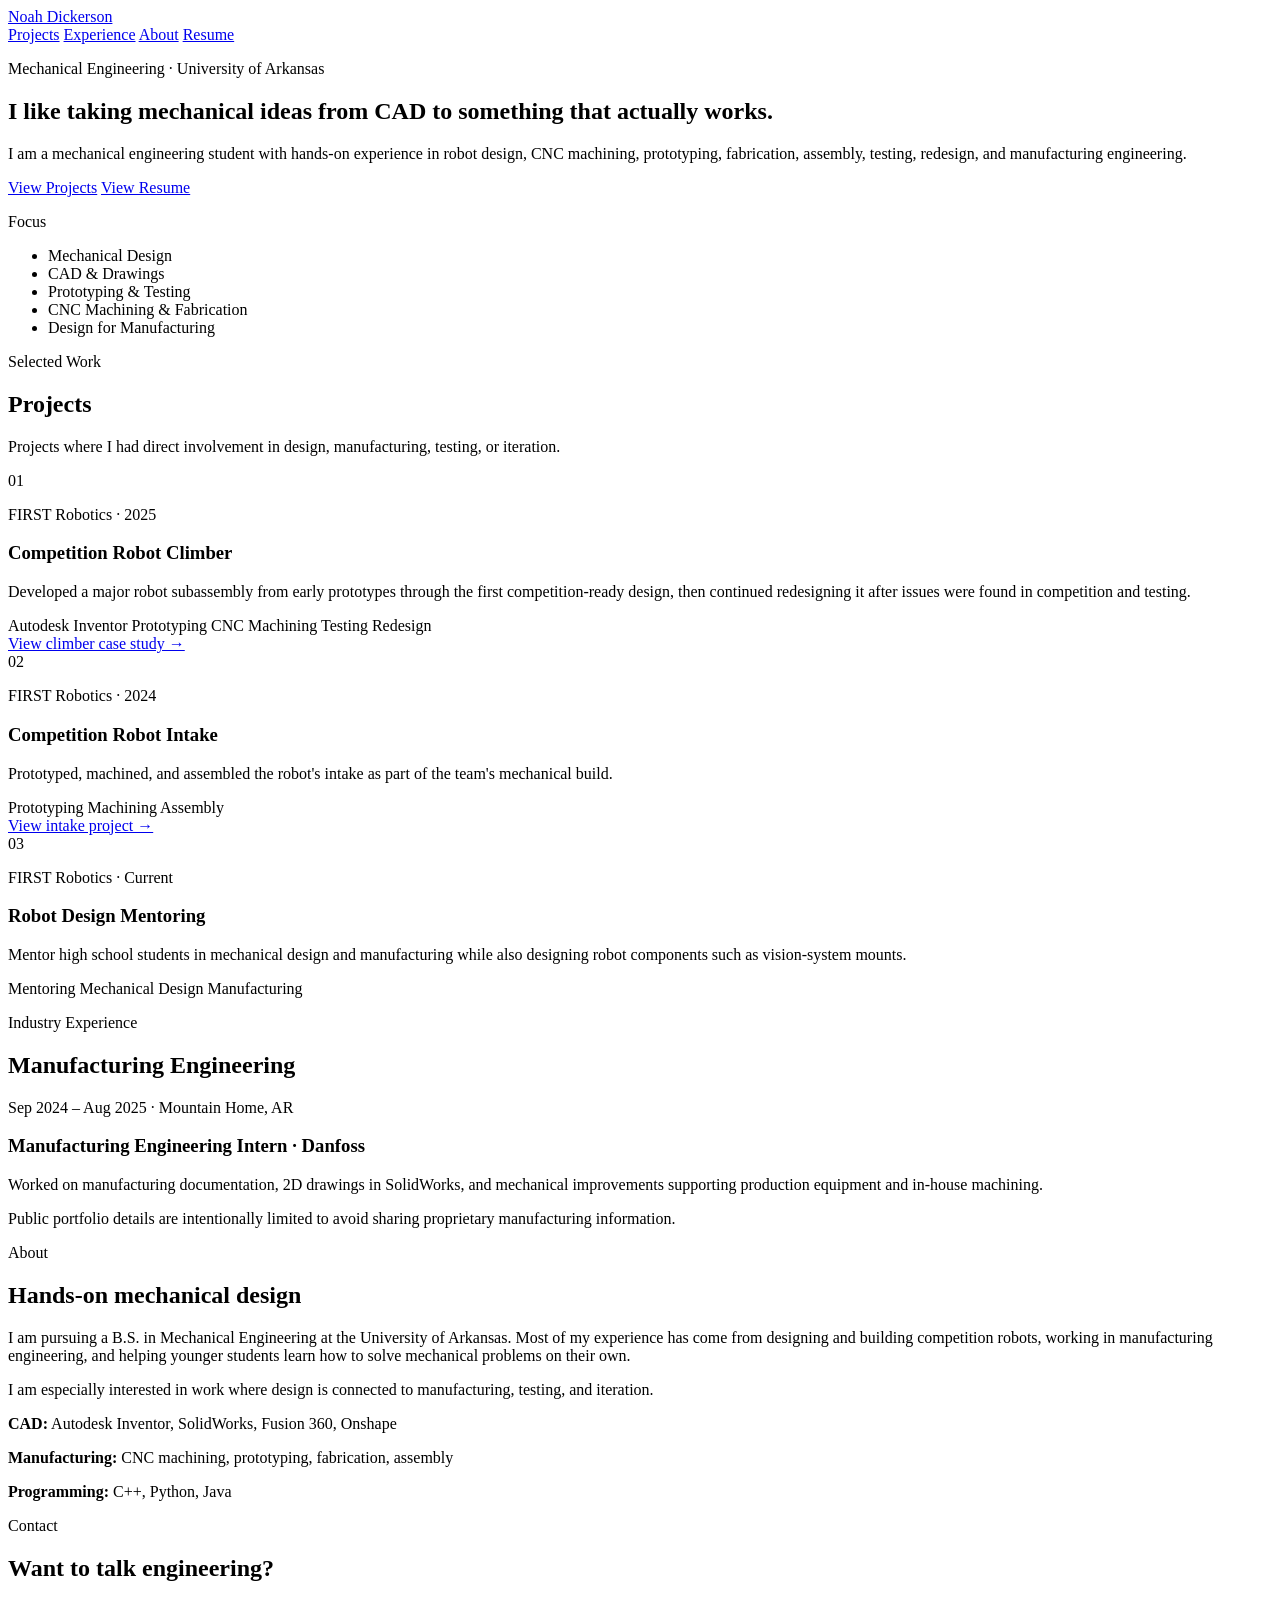
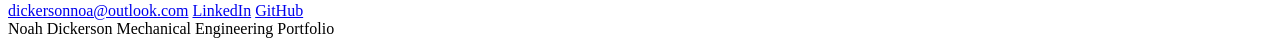
==== index.html @ db8c765a "Build portfolio homepage" ====
<!DOCTYPE html>
<html lang="en">
<head>
  <meta charset="UTF-8">
  <meta name="viewport" content="width=device-width, initial-scale=1.0">
  <meta name="description" content="Mechanical engineering portfolio for Noah Dickerson, featuring mechanical design, robotics, CAD, prototyping, machining, testing, and manufacturing work.">
  <title>Noah Dickerson | Mechanical Engineering Portfolio</title>
  <link rel="stylesheet" href="styles.css">
</head>
<body>
  <header class="site-header">
    <div class="container nav-wrap">
      <a class="brand" href="#top">Noah Dickerson</a>
      <nav aria-label="Primary navigation">
        <a href="#projects">Projects</a>
        <a href="#experience">Experience</a>
        <a href="#about">About</a>
        <a href="resume.pdf">Resume</a>
      </nav>
    </div>
  </header>

  <main id="top">
    <section class="hero">
      <div class="container hero-grid">
        <div>
          <p class="eyebrow">Mechanical Engineering · University of Arkansas</p>
          <h1>I like taking mechanical ideas from CAD to something that actually works.</h1>
          <p class="hero-copy">
            I am a mechanical engineering student with hands-on experience in robot design,
            CNC machining, prototyping, fabrication, assembly, testing, redesign, and manufacturing engineering.
          </p>
          <div class="hero-actions">
            <a class="button primary" href="#projects">View Projects</a>
            <a class="button secondary" href="resume.pdf">View Resume</a>
          </div>
        </div>

        <aside class="hero-card" aria-label="Focus areas">
          <p class="card-label">Focus</p>
          <ul class="clean-list">
            <li>Mechanical Design</li>
            <li>CAD & Drawings</li>
            <li>Prototyping & Testing</li>
            <li>CNC Machining & Fabrication</li>
            <li>Design for Manufacturing</li>
          </ul>
        </aside>
      </div>
    </section>

    <section id="projects" class="section">
      <div class="container">
        <div class="section-heading">
          <p class="eyebrow">Selected Work</p>
          <h2>Projects</h2>
          <p>Projects where I had direct involvement in design, manufacturing, testing, or iteration.</p>
        </div>

        <div class="project-grid">
          <article class="project-card featured">
            <div class="project-number">01</div>
            <div>
              <p class="project-kicker">FIRST Robotics · 2025</p>
              <h3>Competition Robot Climber</h3>
              <p>
                Developed a major robot subassembly from early prototypes through the first competition-ready
                design, then continued redesigning it after issues were found in competition and testing.
              </p>
              <div class="tag-row">
                <span>Autodesk Inventor</span>
                <span>Prototyping</span>
                <span>CNC Machining</span>
                <span>Testing</span>
                <span>Redesign</span>
              </div>
              <a class="text-link" href="projects/climber.html">View climber case study →</a>
            </div>
          </article>

          <article class="project-card">
            <div class="project-number">02</div>
            <div>
              <p class="project-kicker">FIRST Robotics · 2024</p>
              <h3>Competition Robot Intake</h3>
              <p>
                Prototyped, machined, and assembled the robot's intake as part of the team's mechanical build.
              </p>
              <div class="tag-row">
                <span>Prototyping</span>
                <span>Machining</span>
                <span>Assembly</span>
              </div>
              <a class="text-link" href="projects/intake.html">View intake project →</a>
            </div>
          </article>

          <article class="project-card">
            <div class="project-number">03</div>
            <div>
              <p class="project-kicker">FIRST Robotics · Current</p>
              <h3>Robot Design Mentoring</h3>
              <p>
                Mentor high school students in mechanical design and manufacturing while also designing robot
                components such as vision-system mounts.
              </p>
              <div class="tag-row">
                <span>Mentoring</span>
                <span>Mechanical Design</span>
                <span>Manufacturing</span>
              </div>
            </div>
          </article>
        </div>
      </div>
    </section>

    <section id="experience" class="section alt">
      <div class="container">
        <div class="section-heading">
          <p class="eyebrow">Industry Experience</p>
          <h2>Manufacturing Engineering</h2>
        </div>

        <div class="experience-card">
          <div>
            <p class="project-kicker">Sep 2024 – Aug 2025 · Mountain Home, AR</p>
            <h3>Manufacturing Engineering Intern · Danfoss</h3>
          </div>
          <div class="experience-copy">
            <p>
              Worked on manufacturing documentation, 2D drawings in SolidWorks, and mechanical improvements
              supporting production equipment and in-house machining.
            </p>
            <p class="muted">
              Public portfolio details are intentionally limited to avoid sharing proprietary manufacturing information.
            </p>
          </div>
        </div>
      </div>
    </section>

    <section id="about" class="section">
      <div class="container about-grid">
        <div>
          <p class="eyebrow">About</p>
          <h2>Hands-on mechanical design</h2>
        </div>
        <div>
          <p>
            I am pursuing a B.S. in Mechanical Engineering at the University of Arkansas. Most of my experience
            has come from designing and building competition robots, working in manufacturing engineering,
            and helping younger students learn how to solve mechanical problems on their own.
          </p>
          <p>
            I am especially interested in work where design is connected to manufacturing, testing, and iteration.
          </p>

          <div class="skills">
            <p><strong>CAD:</strong> Autodesk Inventor, SolidWorks, Fusion 360, Onshape</p>
            <p><strong>Manufacturing:</strong> CNC machining, prototyping, fabrication, assembly</p>
            <p><strong>Programming:</strong> C++, Python, Java</p>
          </div>
        </div>
      </div>
    </section>

    <section class="contact-strip">
      <div class="container contact-inner">
        <div>
          <p class="eyebrow">Contact</p>
          <h2>Want to talk engineering?</h2>
        </div>
        <div class="contact-links">
          <a href="mailto:dickersonnoa@outlook.com">dickersonnoa@outlook.com</a>
          <a href="https://www.linkedin.com/in/dickerson-noah/">LinkedIn</a>
          <a href="https://github.com/dickersonnoa">GitHub</a>
        </div>
      </div>
    </section>
  </main>

  <footer>
    <div class="container footer-inner">
      <span>Noah Dickerson</span>
      <span>Mechanical Engineering Portfolio</span>
    </div>
  </footer>
</body>
</html>
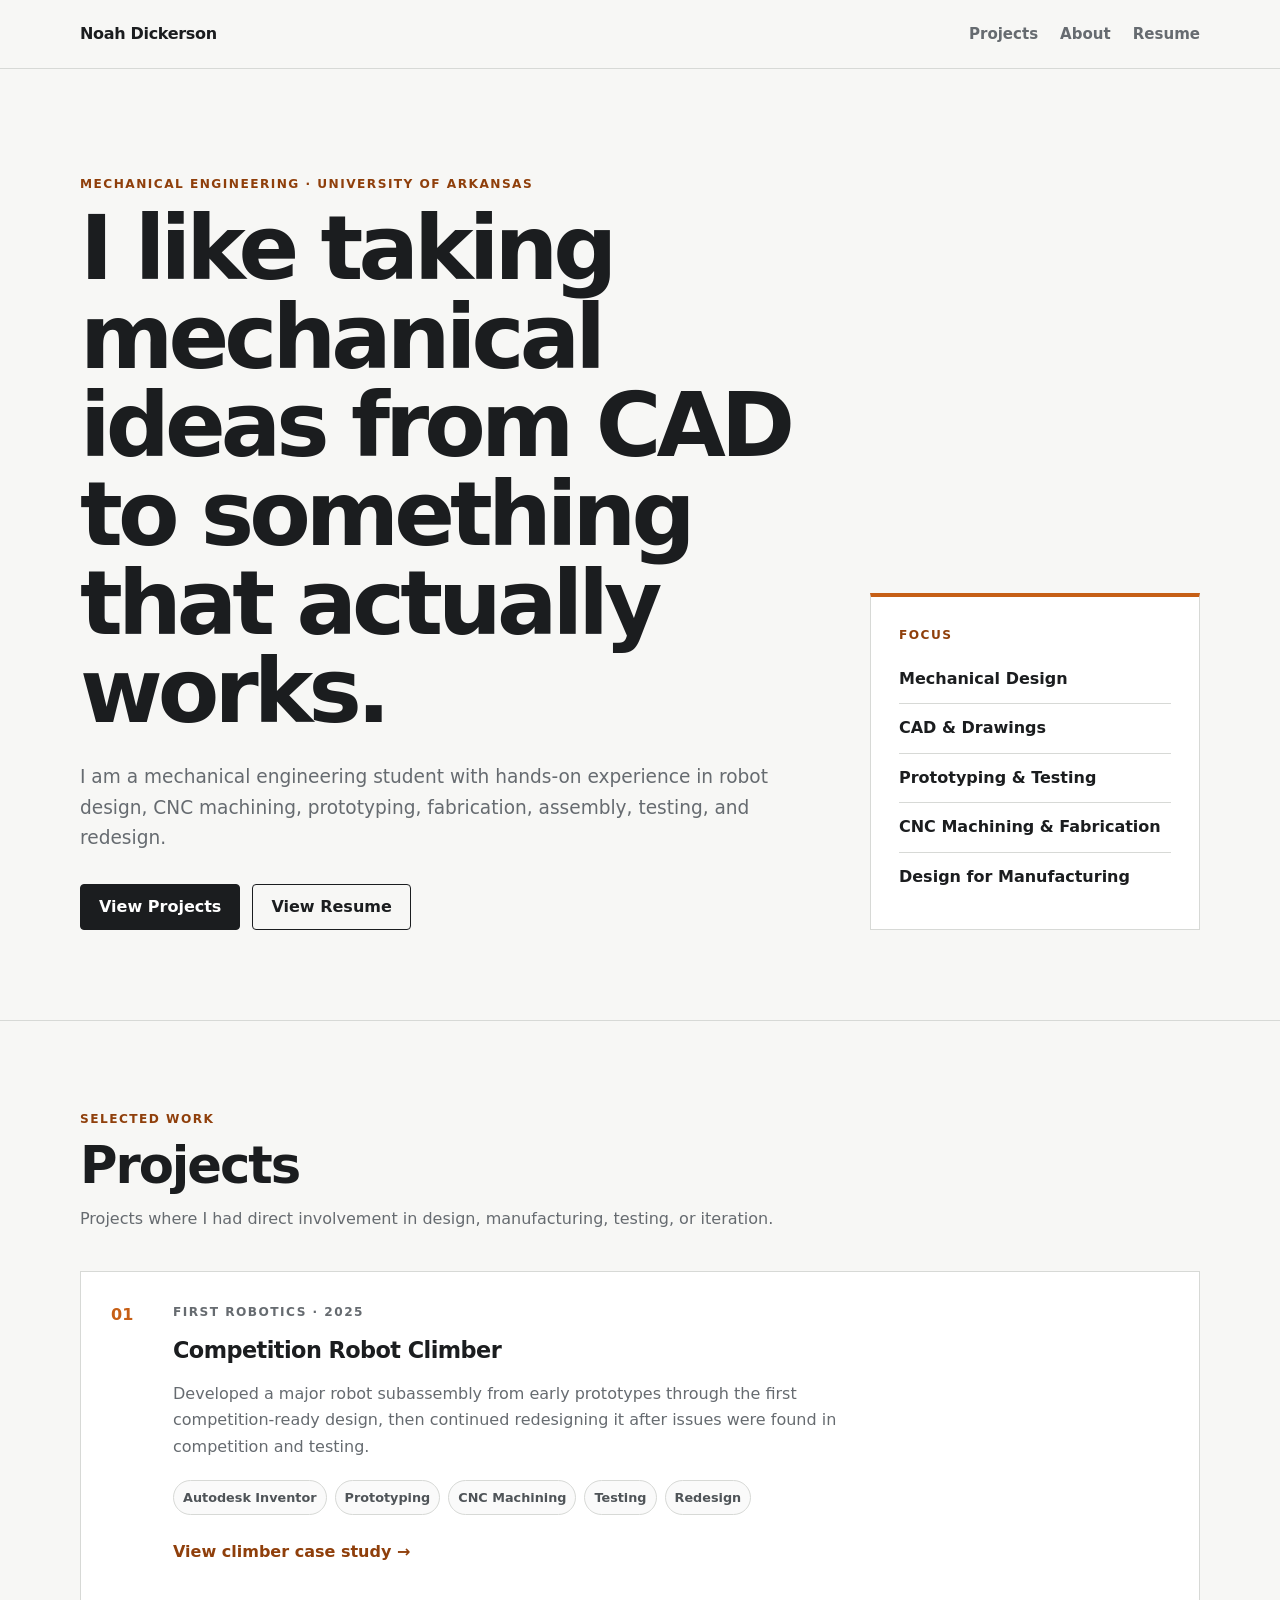
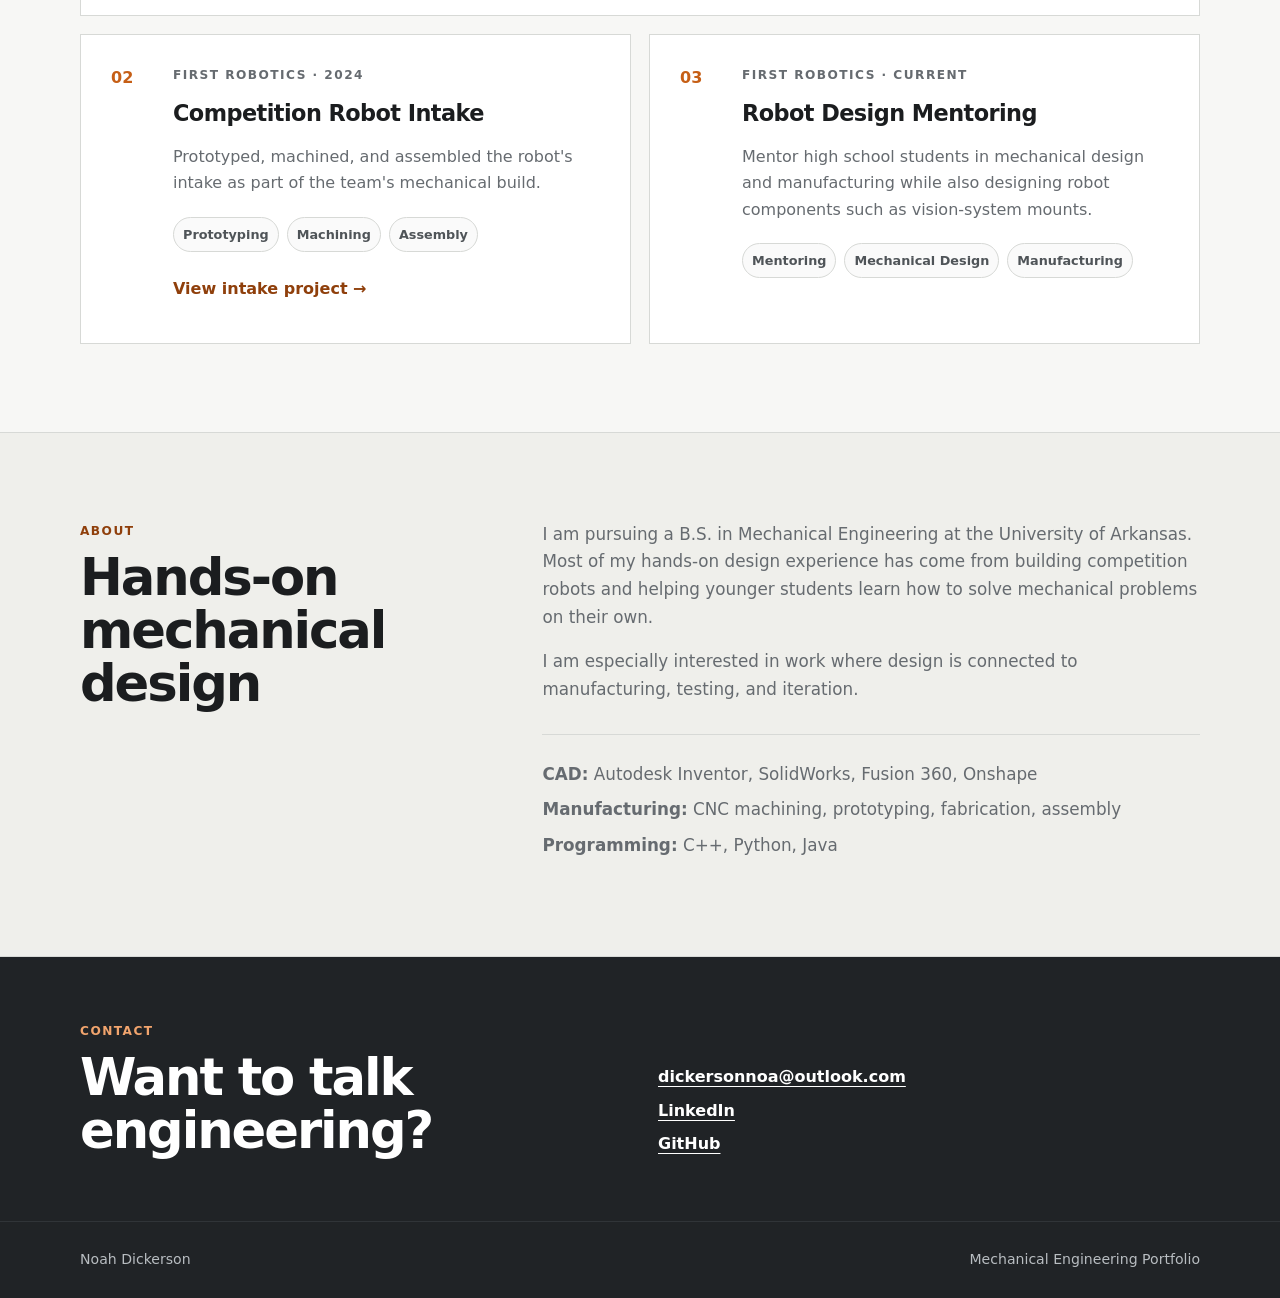
==== commit 282bc70f: "Focus portfolio on shareable project work" ====
--- a/index.html
+++ b/index.html
@@ -3,7 +3,7 @@
 <head>
   <meta charset="UTF-8">
   <meta name="viewport" content="width=device-width, initial-scale=1.0">
-  <meta name="description" content="Mechanical engineering portfolio for Noah Dickerson, featuring mechanical design, robotics, CAD, prototyping, machining, testing, and manufacturing work.">
+  <meta name="description" content="Mechanical engineering portfolio for Noah Dickerson, featuring mechanical design, robotics, CAD, prototyping, machining, testing, and redesign.">
   <title>Noah Dickerson | Mechanical Engineering Portfolio</title>
   <link rel="stylesheet" href="styles.css">
 </head>
@@ -13,7 +13,6 @@
       <a class="brand" href="#top">Noah Dickerson</a>
       <nav aria-label="Primary navigation">
         <a href="#projects">Projects</a>
-        <a href="#experience">Experience</a>
         <a href="#about">About</a>
         <a href="resume.pdf">Resume</a>
       </nav>
@@ -28,7 +27,7 @@
           <h1>I like taking mechanical ideas from CAD to something that actually works.</h1>
           <p class="hero-copy">
             I am a mechanical engineering student with hands-on experience in robot design,
-            CNC machining, prototyping, fabrication, assembly, testing, redesign, and manufacturing engineering.
+            CNC machining, prototyping, fabrication, assembly, testing, and redesign.
           </p>
           <div class="hero-actions">
             <a class="button primary" href="#projects">View Projects</a>
@@ -115,32 +114,7 @@
       </div>
     </section>
 
-    <section id="experience" class="section alt">
-      <div class="container">
-        <div class="section-heading">
-          <p class="eyebrow">Industry Experience</p>
-          <h2>Manufacturing Engineering</h2>
-        </div>
-
-        <div class="experience-card">
-          <div>
-            <p class="project-kicker">Sep 2024 – Aug 2025 · Mountain Home, AR</p>
-            <h3>Manufacturing Engineering Intern · Danfoss</h3>
-          </div>
-          <div class="experience-copy">
-            <p>
-              Worked on manufacturing documentation, 2D drawings in SolidWorks, and mechanical improvements
-              supporting production equipment and in-house machining.
-            </p>
-            <p class="muted">
-              Public portfolio details are intentionally limited to avoid sharing proprietary manufacturing information.
-            </p>
-          </div>
-        </div>
-      </div>
-    </section>
-
-    <section id="about" class="section">
+    <section id="about" class="section alt">
       <div class="container about-grid">
         <div>
           <p class="eyebrow">About</p>
@@ -148,9 +122,9 @@
         </div>
         <div>
           <p>
-            I am pursuing a B.S. in Mechanical Engineering at the University of Arkansas. Most of my experience
-            has come from designing and building competition robots, working in manufacturing engineering,
-            and helping younger students learn how to solve mechanical problems on their own.
+            I am pursuing a B.S. in Mechanical Engineering at the University of Arkansas. Most of my hands-on
+            design experience has come from building competition robots and helping younger students learn how
+            to solve mechanical problems on their own.
           </p>
           <p>
             I am especially interested in work where design is connected to manufacturing, testing, and iteration.
--- a/styles.css
+++ b/styles.css
@@ -0,0 +1,483 @@
+:root {
+  --bg: #f7f7f5;
+  --surface: #ffffff;
+  --surface-alt: #efefeb;
+  --text: #1b1d1f;
+  --muted: #666b70;
+  --line: #d7d9d6;
+  --accent: #c65f16;
+  --accent-dark: #8f3f0b;
+  --max: 1120px;
+}
+
+* {
+  box-sizing: border-box;
+}
+
+html {
+  scroll-behavior: smooth;
+}
+
+body {
+  margin: 0;
+  font-family: Inter, ui-sans-serif, system-ui, -apple-system, BlinkMacSystemFont, "Segoe UI", sans-serif;
+  color: var(--text);
+  background: var(--bg);
+  line-height: 1.65;
+}
+
+a {
+  color: inherit;
+}
+
+.container {
+  width: min(var(--max), calc(100% - 40px));
+  margin: 0 auto;
+}
+
+.site-header {
+  position: sticky;
+  top: 0;
+  z-index: 10;
+  background: rgba(247, 247, 245, 0.94);
+  border-bottom: 1px solid var(--line);
+  backdrop-filter: blur(12px);
+}
+
+.nav-wrap {
+  min-height: 68px;
+  display: flex;
+  align-items: center;
+  justify-content: space-between;
+  gap: 24px;
+}
+
+.brand {
+  font-weight: 800;
+  text-decoration: none;
+  letter-spacing: -0.02em;
+}
+
+nav {
+  display: flex;
+  flex-wrap: wrap;
+  gap: 22px;
+}
+
+nav a {
+  color: var(--muted);
+  text-decoration: none;
+  font-size: 0.94rem;
+  font-weight: 650;
+}
+
+nav a:hover {
+  color: var(--accent-dark);
+}
+
+.hero {
+  padding: 105px 0 90px;
+  border-bottom: 1px solid var(--line);
+}
+
+.hero-grid {
+  display: grid;
+  grid-template-columns: minmax(0, 1.65fr) minmax(260px, 0.75fr);
+  gap: 64px;
+  align-items: end;
+}
+
+.eyebrow,
+.project-kicker,
+.card-label {
+  margin: 0 0 10px;
+  text-transform: uppercase;
+  letter-spacing: 0.12em;
+  font-size: 0.76rem;
+  font-weight: 800;
+  color: var(--accent-dark);
+}
+
+h1,
+h2,
+h3,
+p {
+  margin-top: 0;
+}
+
+h1 {
+  max-width: 850px;
+  margin-bottom: 26px;
+  font-size: clamp(2.8rem, 7vw, 5.8rem);
+  line-height: 0.99;
+  letter-spacing: -0.055em;
+}
+
+h2 {
+  margin-bottom: 14px;
+  font-size: clamp(2rem, 4vw, 3.2rem);
+  line-height: 1.04;
+  letter-spacing: -0.04em;
+}
+
+h3 {
+  margin-bottom: 12px;
+  font-size: 1.4rem;
+  letter-spacing: -0.025em;
+}
+
+.hero-copy {
+  max-width: 760px;
+  margin-bottom: 30px;
+  font-size: 1.16rem;
+  color: var(--muted);
+}
+
+.hero-actions {
+  display: flex;
+  gap: 12px;
+  flex-wrap: wrap;
+}
+
+.button {
+  display: inline-flex;
+  align-items: center;
+  justify-content: center;
+  min-height: 46px;
+  padding: 0 18px;
+  border: 1px solid var(--text);
+  border-radius: 4px;
+  font-weight: 750;
+  text-decoration: none;
+}
+
+.button.primary {
+  color: white;
+  border-color: var(--text);
+  background: var(--text);
+}
+
+.button.primary:hover {
+  border-color: var(--accent-dark);
+  background: var(--accent-dark);
+}
+
+.button.secondary:hover {
+  border-color: var(--accent-dark);
+  color: var(--accent-dark);
+}
+
+.hero-card {
+  padding: 28px;
+  background: var(--surface);
+  border: 1px solid var(--line);
+  border-top: 4px solid var(--accent);
+}
+
+.clean-list {
+  margin: 0;
+  padding: 0;
+  list-style: none;
+}
+
+.clean-list li {
+  padding: 11px 0;
+  border-bottom: 1px solid var(--line);
+  font-weight: 650;
+}
+
+.clean-list li:last-child {
+  border-bottom: 0;
+}
+
+.section {
+  padding: 88px 0;
+}
+
+.section.alt {
+  background: var(--surface-alt);
+  border-top: 1px solid var(--line);
+  border-bottom: 1px solid var(--line);
+}
+
+.section-heading {
+  max-width: 720px;
+  margin-bottom: 38px;
+}
+
+.section-heading > p:last-child {
+  color: var(--muted);
+}
+
+.project-grid {
+  display: grid;
+  grid-template-columns: repeat(2, minmax(0, 1fr));
+  gap: 18px;
+}
+
+.project-card {
+  min-height: 310px;
+  padding: 30px;
+  display: grid;
+  grid-template-columns: 44px 1fr;
+  gap: 18px;
+  background: var(--surface);
+  border: 1px solid var(--line);
+}
+
+.project-card.featured {
+  grid-column: span 2;
+  min-height: 345px;
+}
+
+.project-number {
+  font-weight: 850;
+  color: var(--accent);
+}
+
+.project-card p {
+  max-width: 720px;
+  color: var(--muted);
+}
+
+.tag-row {
+  display: flex;
+  flex-wrap: wrap;
+  gap: 8px;
+  margin: 20px 0 24px;
+}
+
+.tag-row span {
+  padding: 6px 9px;
+  border: 1px solid var(--line);
+  border-radius: 999px;
+  font-size: 0.8rem;
+  font-weight: 700;
+  color: #4f5458;
+  background: #fafafa;
+}
+
+.text-link {
+  font-weight: 800;
+  color: var(--accent-dark);
+  text-decoration: none;
+}
+
+.text-link:hover {
+  text-decoration: underline;
+}
+
+.experience-card {
+  padding: 32px;
+  display: grid;
+  grid-template-columns: 1fr 1.4fr;
+  gap: 48px;
+  background: var(--surface);
+  border: 1px solid var(--line);
+}
+
+.experience-copy {
+  color: var(--muted);
+}
+
+.muted {
+  font-size: 0.92rem;
+  color: #777c80;
+}
+
+.about-grid {
+  display: grid;
+  grid-template-columns: 0.9fr 1.5fr;
+  gap: 68px;
+}
+
+.about-grid > div:last-child {
+  font-size: 1.05rem;
+  color: var(--muted);
+}
+
+.skills {
+  margin-top: 30px;
+  padding-top: 26px;
+  border-top: 1px solid var(--line);
+}
+
+.skills p {
+  margin-bottom: 8px;
+}
+
+.contact-strip {
+  padding: 64px 0;
+  color: white;
+  background: #202326;
+}
+
+.contact-strip .eyebrow {
+  color: #f1a46d;
+}
+
+.contact-strip h2 {
+  margin-bottom: 0;
+}
+
+.contact-inner {
+  display: grid;
+  grid-template-columns: 1fr 1fr;
+  gap: 36px;
+  align-items: end;
+}
+
+.contact-links {
+  display: flex;
+  flex-direction: column;
+  align-items: flex-start;
+  gap: 7px;
+}
+
+.contact-links a {
+  color: white;
+  font-weight: 700;
+  text-underline-offset: 4px;
+}
+
+footer {
+  padding: 26px 0;
+  border-top: 1px solid #303438;
+  color: #b8bdc1;
+  background: #202326;
+}
+
+.footer-inner {
+  display: flex;
+  justify-content: space-between;
+  gap: 20px;
+  font-size: 0.88rem;
+}
+
+.project-hero {
+  padding: 84px 0 54px;
+  border-bottom: 1px solid var(--line);
+}
+
+.project-hero h1 {
+  max-width: 930px;
+  font-size: clamp(2.7rem, 6vw, 5rem);
+}
+
+.project-summary {
+  max-width: 820px;
+  font-size: 1.12rem;
+  color: var(--muted);
+}
+
+.project-meta {
+  display: grid;
+  grid-template-columns: repeat(3, 1fr);
+  gap: 14px;
+  margin-top: 34px;
+}
+
+.meta-card {
+  padding: 18px;
+  background: var(--surface);
+  border: 1px solid var(--line);
+}
+
+.meta-card strong {
+  display: block;
+  margin-bottom: 4px;
+  font-size: 0.78rem;
+  text-transform: uppercase;
+  letter-spacing: 0.08em;
+  color: var(--accent-dark);
+}
+
+.project-section {
+  padding: 64px 0;
+  border-bottom: 1px solid var(--line);
+}
+
+.project-section-grid {
+  display: grid;
+  grid-template-columns: 0.72fr 1.6fr;
+  gap: 64px;
+}
+
+.project-section-grid p,
+.project-section-grid li {
+  color: var(--muted);
+}
+
+.callout {
+  margin-top: 28px;
+  padding: 22px 24px;
+  background: var(--surface);
+  border-left: 4px solid var(--accent);
+}
+
+.back-link {
+  display: inline-block;
+  margin-bottom: 18px;
+  color: var(--accent-dark);
+  font-weight: 800;
+  text-decoration: none;
+}
+
+.back-link:hover {
+  text-decoration: underline;
+}
+
+@media (max-width: 820px) {
+  .hero-grid,
+  .experience-card,
+  .about-grid,
+  .contact-inner,
+  .project-section-grid {
+    grid-template-columns: 1fr;
+    gap: 30px;
+  }
+
+  .project-grid {
+    grid-template-columns: 1fr;
+  }
+
+  .project-card.featured {
+    grid-column: span 1;
+  }
+
+  .project-meta {
+    grid-template-columns: 1fr;
+  }
+
+  .hero {
+    padding-top: 72px;
+  }
+}
+
+@media (max-width: 620px) {
+  .nav-wrap {
+    align-items: flex-start;
+    flex-direction: column;
+    padding: 16px 0;
+  }
+
+  nav {
+    gap: 14px;
+  }
+
+  .section {
+    padding: 64px 0;
+  }
+
+  .project-card {
+    grid-template-columns: 1fr;
+  }
+
+  .project-number {
+    margin-bottom: -8px;
+  }
+
+  .footer-inner {
+    flex-direction: column;
+  }
+}
